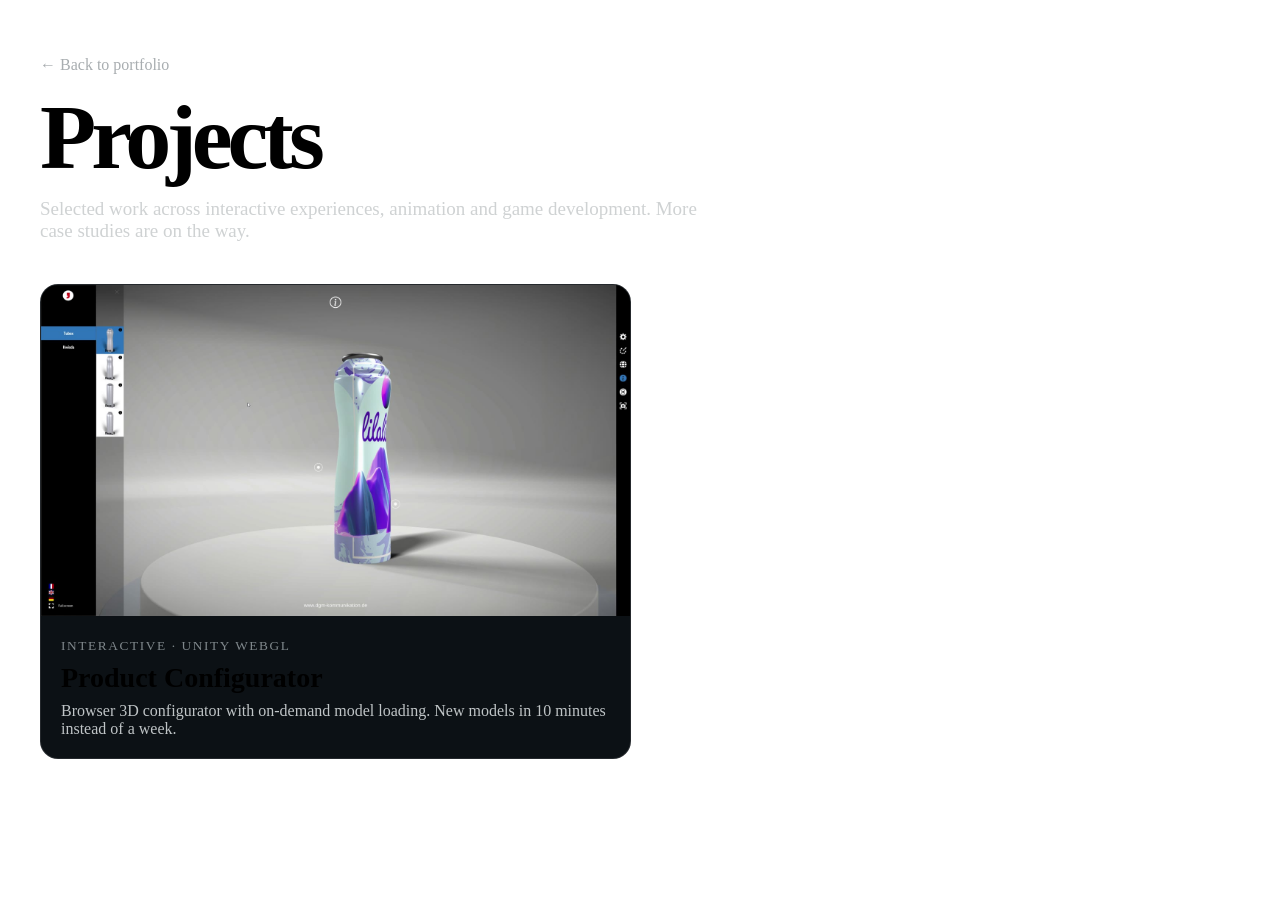
==== projects/index.html @ 35018571 "Add Product Configurator case study (#40) * Add product configurator case study and show it in Selec" ====
<!doctype html>
<html lang="en">
<head>
  <meta charset="utf-8">
  <meta name="viewport" content="width=device-width,initial-scale=1">
  <meta name="robots" content="index,follow">
  <title>Projects — Oleh Lytvynenko</title>
  <link rel="icon" href="../assets/favicon.svg" type="image/svg+xml">
  <link rel="stylesheet" href="../styles.css">
  <style>
    .listing{width:min(calc(100% - 48px),1200px);margin:0 auto;padding:48px 0 96px}.listing-head{margin-bottom:42px}.listing-head a{color:#a8adb0;text-decoration:none}.listing h1{font-size:clamp(54px,8vw,92px);line-height:.9;letter-spacing:-.055em;margin:22px 0 18px}.listing-intro{max-width:680px;color:#cfd2d3;font-size:19px}.filters{display:flex;gap:10px;flex-wrap:wrap;margin:30px 0 36px}.filters a{padding:8px 14px;border:1px solid rgba(255,255,255,.13);border-radius:999px;color:#cfd2d3;text-decoration:none;font-size:13px}.filters a.active{background:#f3f2ee;color:#090b0d}.cards{display:grid;grid-template-columns:repeat(2,minmax(0,1fr));gap:18px}.work-card{display:block;overflow:hidden;border:1px solid rgba(255,255,255,.1);border-radius:18px;background:#0c1115;color:inherit;text-decoration:none}.work-media{aspect-ratio:16/9;background:linear-gradient(135deg,#182127,#0b0f12);display:grid;place-items:center;color:#697176}.work-body{padding:20px}.work-body small{color:#7f878b;text-transform:uppercase;letter-spacing:.12em}.work-body h2{margin:8px 0 8px;font-size:28px}.work-body p{margin:0;color:#bfc4c6}.soon{opacity:.78}@media(max-width:700px){.listing{width:calc(100% - 32px);padding-top:30px}.cards{grid-template-columns:1fr}.listing-intro{font-size:17px}}
  </style>
</head>
<body>
  <main class="listing">
    <header class="listing-head">
      <a href="../index.html#projects">← Back to portfolio</a>
      <h1>Projects</h1>
      <p class="listing-intro">Selected work across interactive experiences, animation and game development. More case studies are on the way.</p>
    </header>
    <section class="cards">
      <a class="work-card" href="product-configurator.html"><div class="work-media" style="background:url('../assets/projects/product-configurator/poster.jpg') center/cover"></div><div class="work-body"><small>Interactive · Unity WebGL</small><h2>Product Configurator</h2><p>Browser 3D configurator with on-demand model loading. New models in 10 minutes instead of a week.</p></div></a>
    </section>
  </main>
</body>
</html>
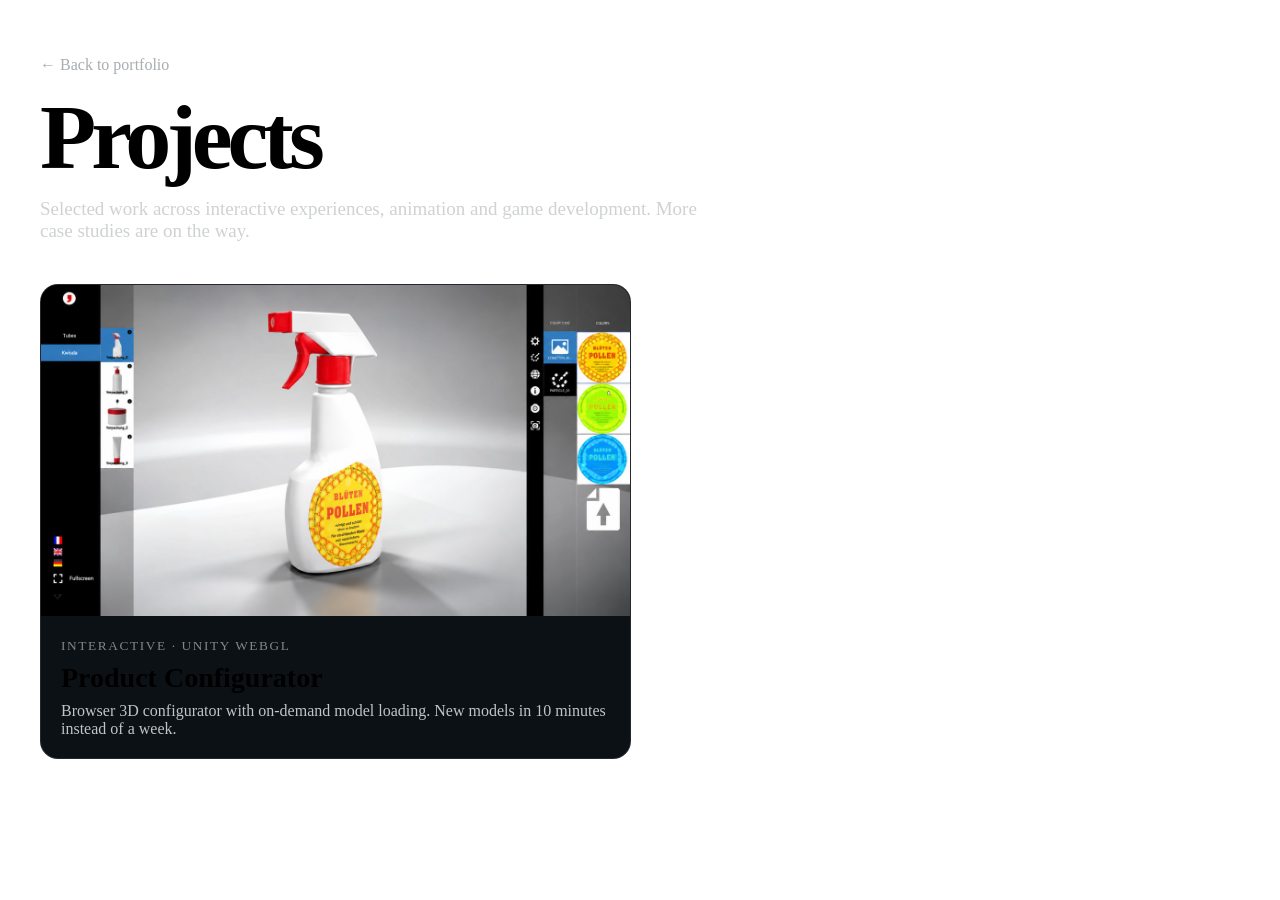
==== commit dc2a5790: "Configurator card: show the whole bottle and the interface (#43) Claude-Session: https://claude.ai/c" ====
--- a/projects/index.html
+++ b/projects/index.html
@@ -19,7 +19,7 @@
       <p class="listing-intro">Selected work across interactive experiences, animation and game development. More case studies are on the way.</p>
     </header>
     <section class="cards">
-      <a class="work-card" href="product-configurator.html"><div class="work-media" style="background:url('../assets/projects/product-configurator/poster.jpg') center/cover"></div><div class="work-body"><small>Interactive · Unity WebGL</small><h2>Product Configurator</h2><p>Browser 3D configurator with on-demand model loading. New models in 10 minutes instead of a week.</p></div></a>
+      <a class="work-card" href="product-configurator.html"><div class="work-media" style="background:url('../assets/projects/product-configurator/thumb.jpg?v=2') center/cover"></div><div class="work-body"><small>Interactive · Unity WebGL</small><h2>Product Configurator</h2><p>Browser 3D configurator with on-demand model loading. New models in 10 minutes instead of a week.</p></div></a>
     </section>
   </main>
 </body>
